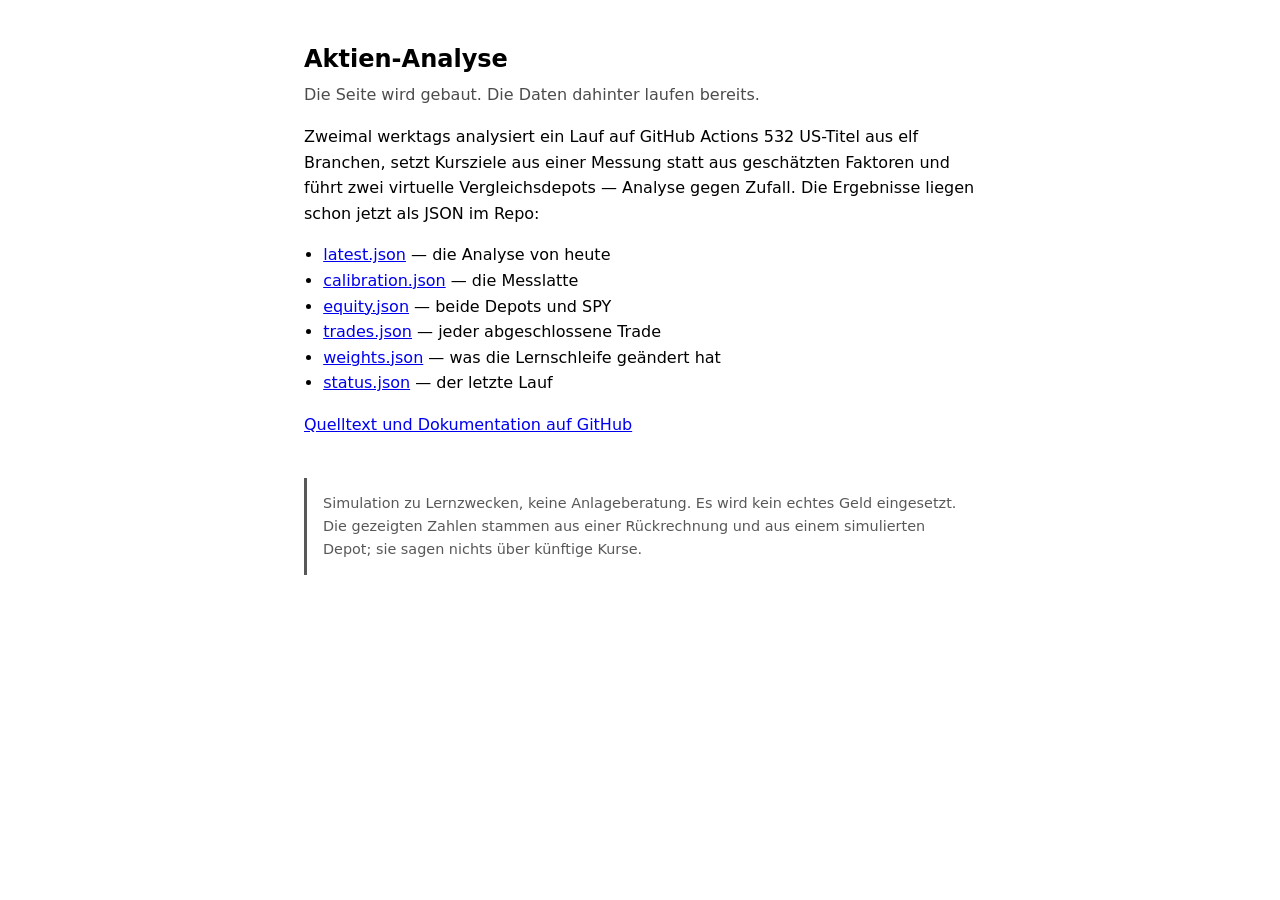
==== docs/index.html @ 71530b8d "Platzhalterseite, damit der Link in der Morgenmeldung nicht ins Leere zeigt Bewusst schlicht und ohn" ====
<!doctype html>
<!--
  Platzhalter, bewusst schlicht. Die eigentliche Seite entsteht in Etappe 7
  und ersetzt diese Datei vollstaendig. Sie existiert nur, damit der Link in
  der Morgenmeldung nicht ins Leere zeigt, solange gebaut wird.
-->
<html lang="de-CH">
<head>
<meta charset="utf-8">
<meta name="viewport" content="width=device-width, initial-scale=1">
<title>Aktien-Analyse</title>
<style>
  :root { color-scheme: light dark; }
  body {
    margin: 0; padding: 2.5rem 1.25rem;
    font: 16px/1.6 system-ui, -apple-system, "Segoe UI", sans-serif;
    max-width: 42rem; margin-inline: auto;
  }
  h1 { font-size: 1.5rem; margin: 0 0 .25rem; }
  p.lead { margin-top: 0; opacity: .7; }
  ul { padding-left: 1.2rem; }
  code { font-size: .9em; }
  .hinweis {
    margin-top: 2.5rem; padding: .9rem 1rem;
    border-left: 3px solid currentColor; opacity: .65; font-size: .9rem;
  }
</style>
</head>
<body>

<h1>Aktien-Analyse</h1>
<p class="lead">Die Seite wird gebaut. Die Daten dahinter laufen bereits.</p>

<p>Zweimal werktags analysiert ein Lauf auf GitHub Actions 532 US-Titel aus
elf Branchen, setzt Kursziele aus einer Messung statt aus geschätzten
Faktoren und führt zwei virtuelle Vergleichsdepots — Analyse gegen Zufall.
Die Ergebnisse liegen schon jetzt als JSON im Repo:</p>

<ul>
  <li><a href="data/latest.json">latest.json</a> — die Analyse von heute</li>
  <li><a href="data/calibration.json">calibration.json</a> — die Messlatte</li>
  <li><a href="data/equity.json">equity.json</a> — beide Depots und SPY</li>
  <li><a href="data/trades.json">trades.json</a> — jeder abgeschlossene Trade</li>
  <li><a href="data/weights.json">weights.json</a> — was die Lernschleife geändert hat</li>
  <li><a href="data/status.json">status.json</a> — der letzte Lauf</li>
</ul>

<p><a href="https://github.com/Fabian-hgr/aktien-analyse">Quelltext und
Dokumentation auf GitHub</a></p>

<p class="hinweis">
  Simulation zu Lernzwecken, keine Anlageberatung. Es wird kein echtes Geld
  eingesetzt. Die gezeigten Zahlen stammen aus einer Rückrechnung und aus
  einem simulierten Depot; sie sagen nichts über künftige Kurse.
</p>

</body>
</html>
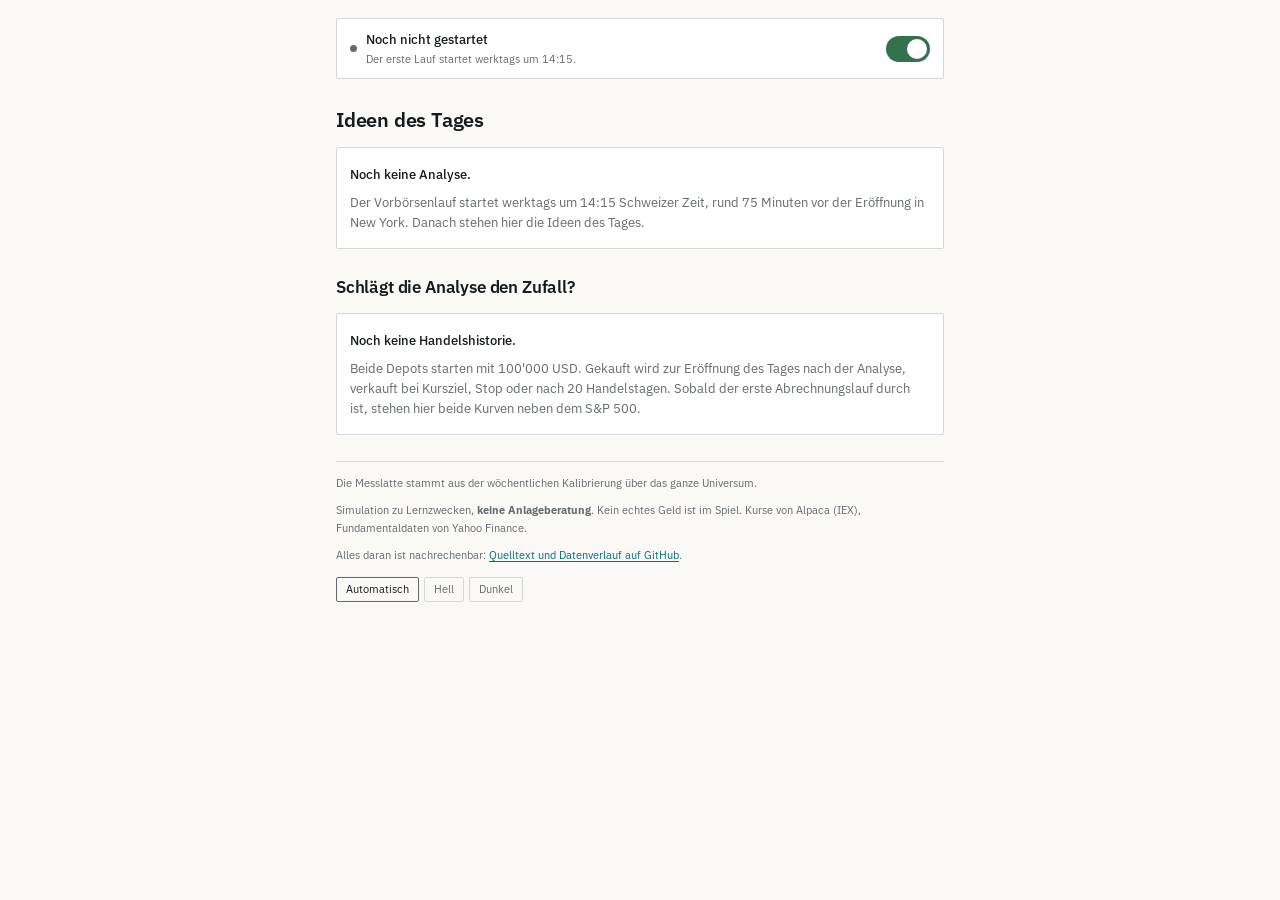
==== commit 09be507a: "Die Seite: Ideen mit Herleitung, Depotvergleich, Aus-Schalter Statische PWA unter docs/ in der Richt" ====
--- a/docs/index.html
+++ b/docs/index.html
@@ -1,58 +1,83 @@
 <!doctype html>
-<!--
-  Platzhalter, bewusst schlicht. Die eigentliche Seite entsteht in Etappe 7
-  und ersetzt diese Datei vollstaendig. Sie existiert nur, damit der Link in
-  der Morgenmeldung nicht ins Leere zeigt, solange gebaut wird.
--->
-<html lang="de-CH">
+<html lang="de-CH" data-thema="auto">
 <head>
 <meta charset="utf-8">
-<meta name="viewport" content="width=device-width, initial-scale=1">
+<meta name="viewport" content="width=device-width, initial-scale=1, viewport-fit=cover">
 <title>Aktien-Analyse</title>
-<style>
-  :root { color-scheme: light dark; }
-  body {
-    margin: 0; padding: 2.5rem 1.25rem;
-    font: 16px/1.6 system-ui, -apple-system, "Segoe UI", sans-serif;
-    max-width: 42rem; margin-inline: auto;
-  }
-  h1 { font-size: 1.5rem; margin: 0 0 .25rem; }
-  p.lead { margin-top: 0; opacity: .7; }
-  ul { padding-left: 1.2rem; }
-  code { font-size: .9em; }
-  .hinweis {
-    margin-top: 2.5rem; padding: .9rem 1rem;
-    border-left: 3px solid currentColor; opacity: .65; font-size: .9rem;
-  }
-</style>
+<meta name="description" content="Taegliche Analyse des US-Aktienmarkts mit nachgerechneten Kurszielen und zwei Vergleichsdepots. Simulation zu Lernzwecken.">
+<meta name="theme-color" content="#faf9f6" media="(prefers-color-scheme: light)">
+<meta name="theme-color" content="#0d1013" media="(prefers-color-scheme: dark)">
+<meta name="color-scheme" content="light dark">
+<link rel="manifest" href="manifest.json">
+<link rel="icon" href="icon.svg" type="image/svg+xml">
+<link rel="apple-touch-icon" href="icon-192.png">
+<link rel="preconnect" href="https://fonts.googleapis.com">
+<link rel="preconnect" href="https://fonts.gstatic.com" crossorigin>
+<link rel="stylesheet" href="https://fonts.googleapis.com/css2?family=IBM+Plex+Mono:wght@400;500;600&family=IBM+Plex+Sans:wght@400;500;600&display=swap">
+<link rel="stylesheet" href="style.css">
 </head>
 <body>
+<main>
 
-<h1>Aktien-Analyse</h1>
-<p class="lead">Die Seite wird gebaut. Die Daten dahinter laufen bereits.</p>
+  <!-- Kopf: Zustand des Systems und der Aus-Schalter -->
+  <section class="karte" id="kopf" aria-label="Systemzustand">
+    <div class="kopf">
+      <div class="kopf-links">
+        <span class="punkt" id="punkt" data-zustand="unbekannt"></span>
+        <span class="kopf-text">
+          <strong id="zustand-text">Zustand wird geladen</strong>
+          <span id="lauf-text">&nbsp;</span>
+        </span>
+      </div>
+      <button class="schalter" id="schalter" role="switch" aria-checked="true"
+              aria-label="System pausieren oder fortsetzen" hidden></button>
+    </div>
+    <div class="rueckfrage" id="rueckfrage" hidden>
+      <p id="rueckfrage-text"></p>
+      <span class="rueckfrage-knoepfe">
+        <button class="knopf" id="abbrechen">Abbrechen</button>
+        <button class="knopf stark" id="bestaetigen">Pausieren</button>
+      </span>
+    </div>
+    <p class="hinweis" id="kopf-hinweis" hidden></p>
+  </section>
 
-<p>Zweimal werktags analysiert ein Lauf auf GitHub Actions 532 US-Titel aus
-elf Branchen, setzt Kursziele aus einer Messung statt aus geschätzten
-Faktoren und führt zwei virtuelle Vergleichsdepots — Analyse gegen Zufall.
-Die Ergebnisse liegen schon jetzt als JSON im Repo:</p>
+  <!-- Ideen des Tages -->
+  <section class="abschnitt" aria-labelledby="ideen-titel">
+    <div class="abschnitt-kopf">
+      <h1 id="ideen-titel">Ideen des Tages</h1>
+      <span class="zahl" id="ideen-anzahl"></span>
+    </div>
+    <div class="messwerte" id="messwerte" hidden></div>
+    <div id="ideen"></div>
+  </section>
 
-<ul>
-  <li><a href="data/latest.json">latest.json</a> — die Analyse von heute</li>
-  <li><a href="data/calibration.json">calibration.json</a> — die Messlatte</li>
-  <li><a href="data/equity.json">equity.json</a> — beide Depots und SPY</li>
-  <li><a href="data/trades.json">trades.json</a> — jeder abgeschlossene Trade</li>
-  <li><a href="data/weights.json">weights.json</a> — was die Lernschleife geändert hat</li>
-  <li><a href="data/status.json">status.json</a> — der letzte Lauf</li>
-</ul>
+  <!-- Depotvergleich -->
+  <section class="abschnitt" aria-labelledby="depots-titel">
+    <div class="abschnitt-kopf">
+      <h2 id="depots-titel">Schlägt die Analyse den Zufall?</h2>
+    </div>
+    <div id="depots"></div>
+  </section>
 
-<p><a href="https://github.com/Fabian-hgr/aktien-analyse">Quelltext und
-Dokumentation auf GitHub</a></p>
+  <footer class="fuss">
+    <p id="kalibrierung"></p>
+    <p>
+      Simulation zu Lernzwecken, <strong>keine Anlageberatung</strong>. Kein echtes Geld
+      ist im Spiel. Kurse von Alpaca (IEX), Fundamentaldaten von Yahoo Finance.
+    </p>
+    <p>
+      Alles daran ist nachrechenbar:
+      <a href="https://github.com/Fabian-hgr/aktien-analyse">Quelltext und Datenverlauf auf GitHub</a>.
+    </p>
+    <div class="thema-wahl" role="group" aria-label="Darstellung">
+      <button data-thema-wahl="auto" aria-pressed="true">Automatisch</button>
+      <button data-thema-wahl="hell" aria-pressed="false">Hell</button>
+      <button data-thema-wahl="dunkel" aria-pressed="false">Dunkel</button>
+    </div>
+  </footer>
 
-<p class="hinweis">
-  Simulation zu Lernzwecken, keine Anlageberatung. Es wird kein echtes Geld
-  eingesetzt. Die gezeigten Zahlen stammen aus einer Rückrechnung und aus
-  einem simulierten Depot; sie sagen nichts über künftige Kurse.
-</p>
-
+</main>
+<script src="app.js"></script>
 </body>
 </html>
--- a/docs/style.css
+++ b/docs/style.css
@@ -0,0 +1,319 @@
+/* Aktien-Analyse — Richtung "Messblatt".
+   Ein Messblatt zeigt Zahlen, keine Effekte: viel Weissraum, duenne Linien,
+   Tabellenziffern, Farbe nur dort wo sie etwas bedeutet (aufwaerts, abwaerts,
+   Verweis). Dieselben Tokens wie die Entwuerfe unter design/. */
+
+:root {
+  --papier: oklch(0.982 0.004 85);
+  --flaeche: oklch(1 0 0);
+  --tinte: oklch(0.22 0.012 250);
+  --tinte-leise: oklch(0.52 0.012 250);
+  --linie: oklch(0.88 0.006 250);
+  --linie-fein: oklch(0.93 0.005 250);
+  --akzent: oklch(0.50 0.09 205);
+  --auf: oklch(0.50 0.09 155);
+  --ab: oklch(0.52 0.11 25);
+  --zeit: oklch(0.70 0.02 250);
+
+  --breite: 640px;
+  --schrift: "IBM Plex Sans", system-ui, -apple-system, "Segoe UI", sans-serif;
+  --mono: "IBM Plex Mono", ui-monospace, "Cascadia Mono", Consolas, monospace;
+
+  color-scheme: light;
+}
+
+/* Ohne ausdrueckliche Wahl entscheidet das Geraet. */
+@media (prefers-color-scheme: dark) {
+  :root:not([data-thema="hell"]) {
+    color-scheme: dark;
+    --papier: oklch(0.17 0.008 250);
+    --flaeche: oklch(0.21 0.009 250);
+    --tinte: oklch(0.93 0.004 85);
+    --tinte-leise: oklch(0.68 0.008 250);
+    --linie: oklch(0.32 0.010 250);
+    --linie-fein: oklch(0.26 0.009 250);
+    --akzent: oklch(0.72 0.09 205);
+    --auf: oklch(0.74 0.11 155);
+    --ab: oklch(0.70 0.13 25);
+    --zeit: oklch(0.48 0.02 250);
+  }
+}
+
+:root[data-thema="dunkel"] {
+  color-scheme: dark;
+  --papier: oklch(0.17 0.008 250);
+  --flaeche: oklch(0.21 0.009 250);
+  --tinte: oklch(0.93 0.004 85);
+  --tinte-leise: oklch(0.68 0.008 250);
+  --linie: oklch(0.32 0.010 250);
+  --linie-fein: oklch(0.26 0.009 250);
+  --akzent: oklch(0.72 0.09 205);
+  --auf: oklch(0.74 0.11 155);
+  --ab: oklch(0.70 0.13 25);
+  --zeit: oklch(0.48 0.02 250);
+}
+
+* { box-sizing: border-box; }
+
+/* Muss vor den Layoutregeln stehen: mehrere Bausteine hier sind
+   display:flex, und das schlaegt das eingebaute display:none von [hidden]. */
+[hidden] { display: none !important; }
+
+body {
+  margin: 0;
+  background: var(--papier);
+  color: var(--tinte);
+  font-family: var(--schrift);
+  font-size: 14px;
+  line-height: 1.5;
+  -webkit-text-size-adjust: 100%;
+  overflow-wrap: break-word;
+}
+
+main {
+  max-width: var(--breite);
+  margin: 0 auto;
+  padding: 18px 16px calc(28px + env(safe-area-inset-bottom));
+}
+
+a { color: var(--akzent); text-underline-offset: 2px; }
+a:hover { filter: brightness(0.85); }
+
+h1 { font-size: 20px; font-weight: 600; letter-spacing: -0.01em; margin: 0; }
+h2 { font-size: 17px; font-weight: 600; letter-spacing: -0.01em; margin: 0; }
+h3 { font-size: 13px; font-weight: 600; margin: 0; }
+
+.zahl { font-family: var(--mono); font-variant-numeric: tabular-nums; }
+
+.marke {
+  font-size: 10px; letter-spacing: 0.10em; text-transform: uppercase;
+  color: var(--tinte-leise); font-weight: 500;
+}
+
+.karte {
+  background: var(--flaeche);
+  border: 1px solid var(--linie);
+  border-radius: 2px;
+}
+
+.leise { color: var(--tinte-leise); }
+.auf { color: var(--auf); }
+.ab { color: var(--ab); }
+
+/* ── Kopf ──────────────────────────────────────────────────────────────── */
+
+.kopf {
+  padding: 11px 13px;
+  display: flex; align-items: center; justify-content: space-between; gap: 12px;
+}
+.kopf-links { display: flex; align-items: center; gap: 9px; min-width: 0; }
+.kopf-text { display: flex; flex-direction: column; gap: 1px; min-width: 0; }
+.kopf-text strong { font-size: 13px; font-weight: 500; }
+.kopf-text span { font-size: 11px; color: var(--tinte-leise); }
+
+.punkt {
+  width: 7px; height: 7px; border-radius: 50%;
+  background: var(--auf); flex-shrink: 0;
+}
+.punkt[data-zustand="pausiert"] { background: var(--ab); }
+.punkt[data-zustand="unbekannt"] { background: var(--tinte-leise); }
+
+.schalter {
+  width: 44px; height: 26px; border-radius: 13px;
+  background: var(--auf); border: none; padding: 0;
+  position: relative; flex-shrink: 0; cursor: pointer;
+  transition: background 140ms ease;
+  -webkit-tap-highlight-color: transparent;
+}
+.schalter::after {
+  content: ""; position: absolute; top: 3px; right: 3px;
+  width: 20px; height: 20px; border-radius: 50%;
+  background: var(--flaeche);
+  transition: transform 140ms ease;
+}
+.schalter[aria-checked="false"] { background: var(--linie); }
+.schalter[aria-checked="false"]::after { transform: translateX(-18px); }
+.schalter:focus-visible { outline: 2px solid var(--akzent); outline-offset: 2px; }
+
+.rueckfrage {
+  border-top: 1px solid var(--linie-fein);
+  padding: 10px 13px;
+  display: flex; align-items: center; justify-content: space-between;
+  gap: 10px; flex-wrap: wrap;
+}
+.rueckfrage p { margin: 0; font-size: 12px; }
+.rueckfrage-knoepfe { display: flex; gap: 7px; }
+
+button.knopf {
+  font: inherit; font-size: 12px;
+  padding: 5px 11px; border-radius: 2px; cursor: pointer;
+  border: 1px solid var(--linie);
+  background: var(--flaeche); color: var(--tinte);
+}
+button.knopf.stark { border-color: var(--ab); color: var(--ab); }
+button.knopf:hover { border-color: var(--tinte-leise); }
+button.knopf:focus-visible { outline: 2px solid var(--akzent); outline-offset: 2px; }
+
+.hinweis {
+  border-top: 1px solid var(--linie-fein);
+  padding: 9px 13px; font-size: 11.5px; color: var(--tinte-leise);
+}
+
+/* ── Abschnitte ────────────────────────────────────────────────────────── */
+
+.abschnitt { margin-top: 26px; }
+.abschnitt-kopf { display: flex; align-items: baseline; gap: 9px; flex-wrap: wrap; }
+.abschnitt-kopf .zahl { color: var(--tinte-leise); font-size: 13px; }
+
+.messwerte {
+  display: flex; gap: 16px; flex-wrap: wrap;
+  margin-top: 11px; padding-bottom: 13px;
+  border-bottom: 1px solid var(--linie);
+}
+.messwert { display: flex; flex-direction: column; gap: 2px; }
+.messwert .zahl { font-size: 13px; }
+
+/* ── Ideenkarte ────────────────────────────────────────────────────────── */
+
+.idee { margin-top: 9px; padding: 12px 13px 13px; }
+
+.idee-kopf { display: flex; justify-content: space-between; align-items: flex-start; gap: 10px; }
+.idee-titel { display: flex; flex-direction: column; gap: 1px; min-width: 0; }
+.idee-titel .symbol { font-size: 16px; font-weight: 600; }
+.idee-titel .name {
+  font-size: 11.5px; color: var(--tinte-leise);
+  overflow: hidden; text-overflow: ellipsis; white-space: nowrap;
+}
+.idee-rechts { display: flex; flex-direction: column; align-items: flex-end; gap: 1px; flex-shrink: 0; }
+.idee-rechts .upside { font-size: 16px; font-weight: 600; }
+
+.marken {
+  display: grid; grid-template-columns: repeat(3, minmax(0, 1fr));
+  gap: 8px; margin-top: 11px;
+}
+.marken > div { display: flex; flex-direction: column; gap: 1px; }
+.marken .zahl { font-size: 13px; }
+
+.ausgang-zeile {
+  display: flex; align-items: baseline; justify-content: space-between;
+  gap: 10px; margin-top: 11px;
+}
+.ausgang-zeile .zahl { font-size: 12px; }
+
+.balken {
+  height: 4px; border-radius: 2px; overflow: hidden;
+  margin-top: 5px; display: flex; background: var(--linie-fein);
+}
+.balken > i { display: block; height: 100%; }
+.balken > i.b-ziel { background: var(--auf); }
+.balken > i.b-stop { background: var(--ab); }
+.balken > i.b-zeit { background: var(--zeit); }
+
+.legende {
+  display: flex; gap: 6px 12px; flex-wrap: wrap;
+  margin-top: 6px; font-size: 10.5px; color: var(--tinte-leise);
+}
+.legende span { display: inline-flex; align-items: center; gap: 4px; }
+.legende .zahl { font-size: 10.5px; color: var(--tinte); }
+.legende i { width: 7px; height: 7px; border-radius: 1px; display: inline-block; }
+
+.these {
+  margin: 11px 0 0; font-size: 12.5px; line-height: 1.55;
+  padding-left: 9px; border-left: 2px solid var(--linie);
+}
+
+/* Aufklappbare Herleitung */
+details.herleitung { margin-top: 11px; padding-top: 9px; border-top: 1px solid var(--linie-fein); }
+details.herleitung > summary {
+  font-size: 11.5px; color: var(--akzent); cursor: pointer;
+  list-style: none; display: inline-flex; align-items: center; gap: 5px;
+}
+details.herleitung > summary::-webkit-details-marker { display: none; }
+details.herleitung > summary::after { content: "\203A"; transition: transform 120ms ease; }
+details.herleitung[open] > summary::after { transform: rotate(90deg); }
+details.herleitung > summary:focus-visible { outline: 2px solid var(--akzent); outline-offset: 3px; }
+
+.block { margin-top: 13px; }
+.block > h3 { margin-bottom: 5px; }
+.schritt {
+  font-family: var(--mono); font-size: 11px; line-height: 1.7;
+  color: var(--tinte-leise); white-space: pre-line;
+}
+.notiz { font-size: 11px; color: var(--tinte-leise); font-style: italic; margin: 3px 0 0; }
+
+.methode { margin-top: 10px; padding-top: 9px; border-top: 1px dashed var(--linie-fein); }
+.methode:first-of-type { border-top: none; padding-top: 0; margin-top: 6px; }
+.methode-kopf { display: flex; justify-content: space-between; align-items: baseline; gap: 8px; }
+.methode-kopf .titel { font-size: 12px; font-weight: 500; }
+.methode-kopf .zahl { font-size: 12px; }
+
+.komponente { margin-top: 7px; }
+.komponente-kopf {
+  display: flex; justify-content: space-between; align-items: baseline; gap: 8px;
+  font-size: 11.5px;
+}
+.komponente .schiene {
+  height: 3px; background: var(--linie-fein); border-radius: 2px;
+  margin-top: 3px; overflow: hidden;
+}
+.komponente .schiene > i { display: block; height: 100%; background: var(--akzent); }
+.komponente ul, ul.punktliste {
+  margin: 4px 0 0; padding-left: 15px;
+  font-size: 11px; color: var(--tinte-leise);
+}
+.komponente li, ul.punktliste li { line-height: 1.55; }
+ul.punktliste { font-size: 12px; }
+
+.paare { display: grid; grid-template-columns: repeat(auto-fill, minmax(118px, 1fr)); gap: 7px 12px; margin-top: 6px; }
+.paar { display: flex; flex-direction: column; gap: 1px; }
+.paar .zahl { font-size: 12px; }
+
+/* ── Depotvergleich ────────────────────────────────────────────────────── */
+
+.diagramm { margin-top: 12px; padding: 12px 13px 9px; }
+.diagramm svg { display: block; width: 100%; height: auto; }
+.kurven-legende { display: flex; gap: 14px; flex-wrap: wrap; margin-top: 8px; font-size: 11.5px; }
+.kurven-legende span { display: inline-flex; align-items: center; gap: 5px; }
+.kurven-legende i { width: 12px; height: 2px; display: inline-block; border-radius: 1px; }
+
+.tabelle-huelle { margin-top: 12px; overflow-x: auto; }
+table { border-collapse: collapse; width: 100%; font-size: 12.5px; }
+th, td { padding: 7px 9px; text-align: right; border-bottom: 1px solid var(--linie-fein); white-space: nowrap; }
+th:first-child, td:first-child { text-align: left; }
+thead th {
+  font-size: 10px; letter-spacing: 0.10em; text-transform: uppercase;
+  color: var(--tinte-leise); font-weight: 500;
+}
+tbody tr:last-child td { border-bottom: none; }
+td.zahl { font-family: var(--mono); font-variant-numeric: tabular-nums; }
+
+/* ── Zustaende und Fusszeile ───────────────────────────────────────────── */
+
+.leer {
+  margin-top: 12px; padding: 16px 13px;
+  font-size: 12.5px; color: var(--tinte-leise); line-height: 1.6;
+}
+.leer strong { color: var(--tinte); font-weight: 500; }
+.leer p { margin: 0 0 8px; }
+.leer p:last-child { margin-bottom: 0; }
+
+.fuss { margin-top: 26px; padding-top: 12px; border-top: 1px solid var(--linie); }
+.fuss p { margin: 0 0 9px; font-size: 11px; line-height: 1.65; color: var(--tinte-leise); }
+.fuss p:last-of-type { margin-bottom: 0; }
+
+.thema-wahl { display: flex; gap: 5px; margin-top: 13px; }
+.thema-wahl button {
+  font: inherit; font-size: 11px; padding: 3px 9px; cursor: pointer;
+  border: 1px solid var(--linie); background: transparent;
+  color: var(--tinte-leise); border-radius: 2px;
+}
+.thema-wahl button[aria-pressed="true"] { color: var(--tinte); border-color: var(--tinte-leise); }
+
+@media (max-width: 380px) {
+  .messwerte { gap: 12px; }
+  .marken { gap: 6px; }
+}
+
+@media (prefers-reduced-motion: reduce) {
+  * { transition: none !important; }
+}
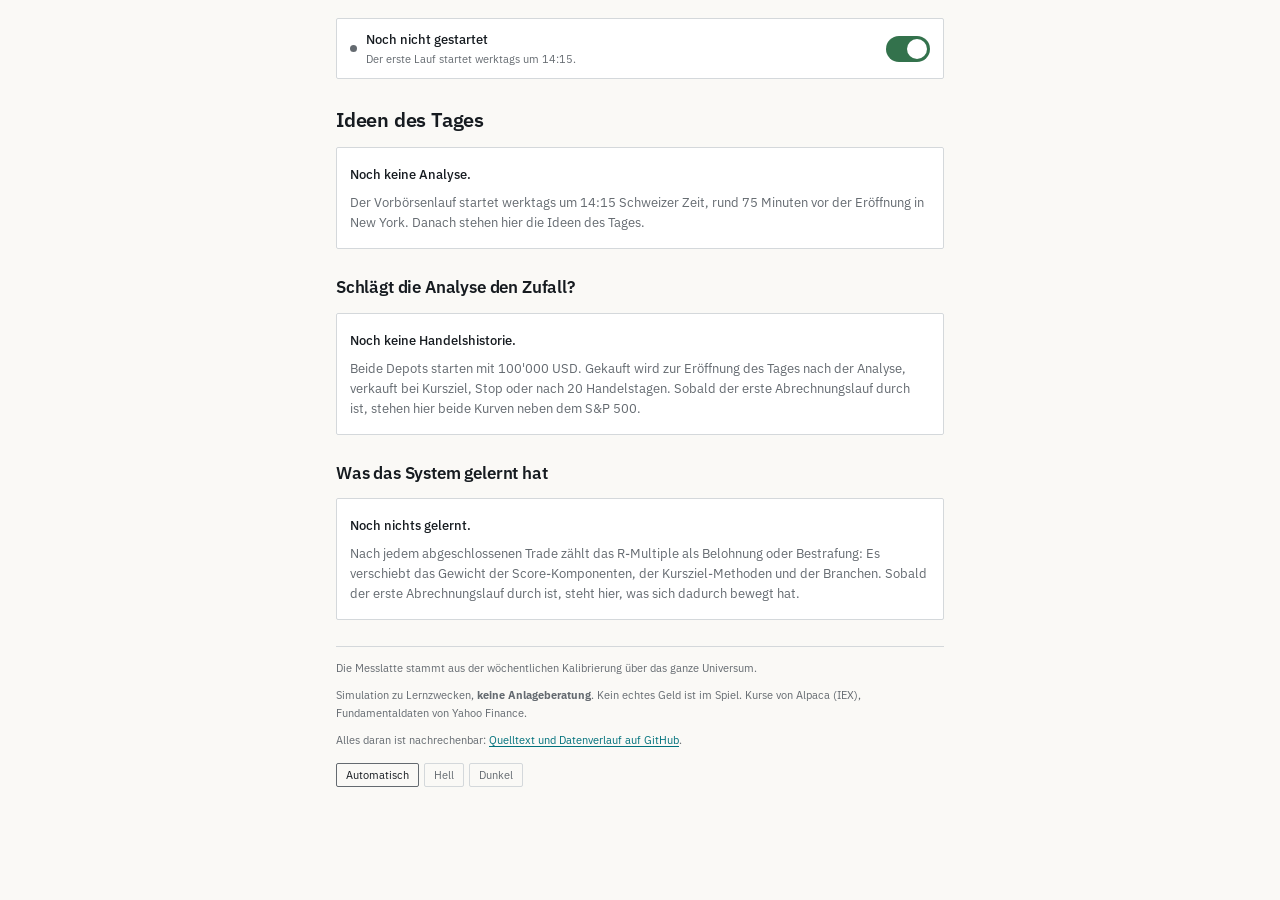
==== commit 9c8304cf: "Lernkurve: Gewichtsverlauf, Multiplikatoren, Protokoll jedes Schritts Die Seite zeigt jetzt, was Bel" ====
--- a/docs/index.html
+++ b/docs/index.html
@@ -40,6 +40,7 @@
       </span>
     </div>
     <p class="hinweis" id="kopf-hinweis" hidden></p>
+    <p class="hinweis warnung" id="modell-hinweis" hidden></p>
   </section>
 
   <!-- Ideen des Tages -->
@@ -60,6 +61,15 @@
     <div id="depots"></div>
   </section>
 
+  <!-- Lernkurve: was Belohnung und Bestrafung bewirkt haben -->
+  <section class="abschnitt" aria-labelledby="lernen-titel">
+    <div class="abschnitt-kopf">
+      <h2 id="lernen-titel">Was das System gelernt hat</h2>
+      <span class="zahl" id="lernen-anzahl"></span>
+    </div>
+    <div id="lernen"></div>
+  </section>
+
   <footer class="fuss">
     <p id="kalibrierung"></p>
     <p>
@@ -70,6 +80,10 @@
       Alles daran ist nachrechenbar:
       <a href="https://github.com/Fabian-hgr/aktien-analyse">Quelltext und Datenverlauf auf GitHub</a>.
     </p>
+    <div class="installieren" id="installieren" hidden>
+      <p id="installieren-text"></p>
+      <button class="knopf" id="installieren-knopf" hidden>Als App installieren</button>
+    </div>
     <div class="thema-wahl" role="group" aria-label="Darstellung">
       <button data-thema-wahl="auto" aria-pressed="true">Automatisch</button>
       <button data-thema-wahl="hell" aria-pressed="false">Hell</button>
--- a/docs/style.css
+++ b/docs/style.css
@@ -159,6 +159,8 @@
   padding: 9px 13px; font-size: 11.5px; color: var(--tinte-leise);
 }
 
+.hinweis.warnung { color: var(--ab); }
+
 /* ── Abschnitte ────────────────────────────────────────────────────────── */
 
 .abschnitt { margin-top: 26px; }
@@ -287,6 +289,44 @@
 tbody tr:last-child td { border-bottom: none; }
 td.zahl { font-family: var(--mono); font-variant-numeric: tabular-nums; }
 
+/* ── Lernkurve ─────────────────────────────────────────────────────────── */
+
+.lern-karte { margin-top: 12px; padding: 13px; }
+.lern-karte > h3 { margin-bottom: 4px; }
+.lern-satz { margin: 0 0 8px; font-size: 12.5px; line-height: 1.6; }
+.lern-satz:last-child { margin-bottom: 0; }
+.lern-satz strong { font-weight: 500; }
+.lern-karte .notiz { font-style: normal; margin-bottom: 10px; }
+.lern-karte .block:first-child { margin-top: 0; }
+
+.fortschritt {
+  height: 4px; border-radius: 2px; overflow: hidden;
+  background: var(--linie-fein); margin: 0 0 10px;
+}
+.fortschritt > i { display: block; height: 100%; background: var(--akzent); }
+
+/* Zwei Spalten, sobald Platz ist — auf dem Handy eine. */
+.gewichte {
+  display: grid; gap: 11px 18px;
+  grid-template-columns: repeat(auto-fit, minmax(190px, 1fr));
+}
+.gewicht-kopf {
+  display: flex; justify-content: space-between; align-items: baseline;
+  gap: 8px; font-size: 11.5px;
+}
+.gewicht-kopf .name { min-width: 0; overflow: hidden; text-overflow: ellipsis; white-space: nowrap; }
+.gewicht-kopf .zahl { font-size: 11.5px; flex-shrink: 0; }
+.gewicht-kopf .zahl > span { font-size: 10.5px; margin-left: 3px; }
+
+svg.verlauf { display: block; width: 100%; height: 26px; margin-top: 4px; }
+
+details.protokoll { margin-top: 0; padding-top: 0; border-top: none; }
+.lern-eintrag { margin-top: 12px; padding-top: 9px; border-top: 1px dashed var(--linie-fein); }
+.lern-eintrag:first-of-type { border-top: none; }
+.lern-kopf { display: flex; align-items: baseline; gap: 6px 10px; flex-wrap: wrap; }
+.lern-kopf .zahl { font-size: 12px; font-weight: 500; }
+.lern-eintrag ul.punktliste { font-size: 11px; margin-top: 5px; }
+
 /* ── Zustaende und Fusszeile ───────────────────────────────────────────── */
 
 .leer {
@@ -300,6 +340,13 @@
 .fuss { margin-top: 26px; padding-top: 12px; border-top: 1px solid var(--linie); }
 .fuss p { margin: 0 0 9px; font-size: 11px; line-height: 1.65; color: var(--tinte-leise); }
 .fuss p:last-of-type { margin-bottom: 0; }
+
+.installieren {
+  margin-top: 13px; padding: 10px 12px;
+  border: 1px solid var(--linie); border-radius: 2px;
+}
+.installieren p { margin: 0; font-size: 11px; line-height: 1.6; color: var(--tinte-leise); }
+.installieren button { margin-top: 8px; }
 
 .thema-wahl { display: flex; gap: 5px; margin-top: 13px; }
 .thema-wahl button {
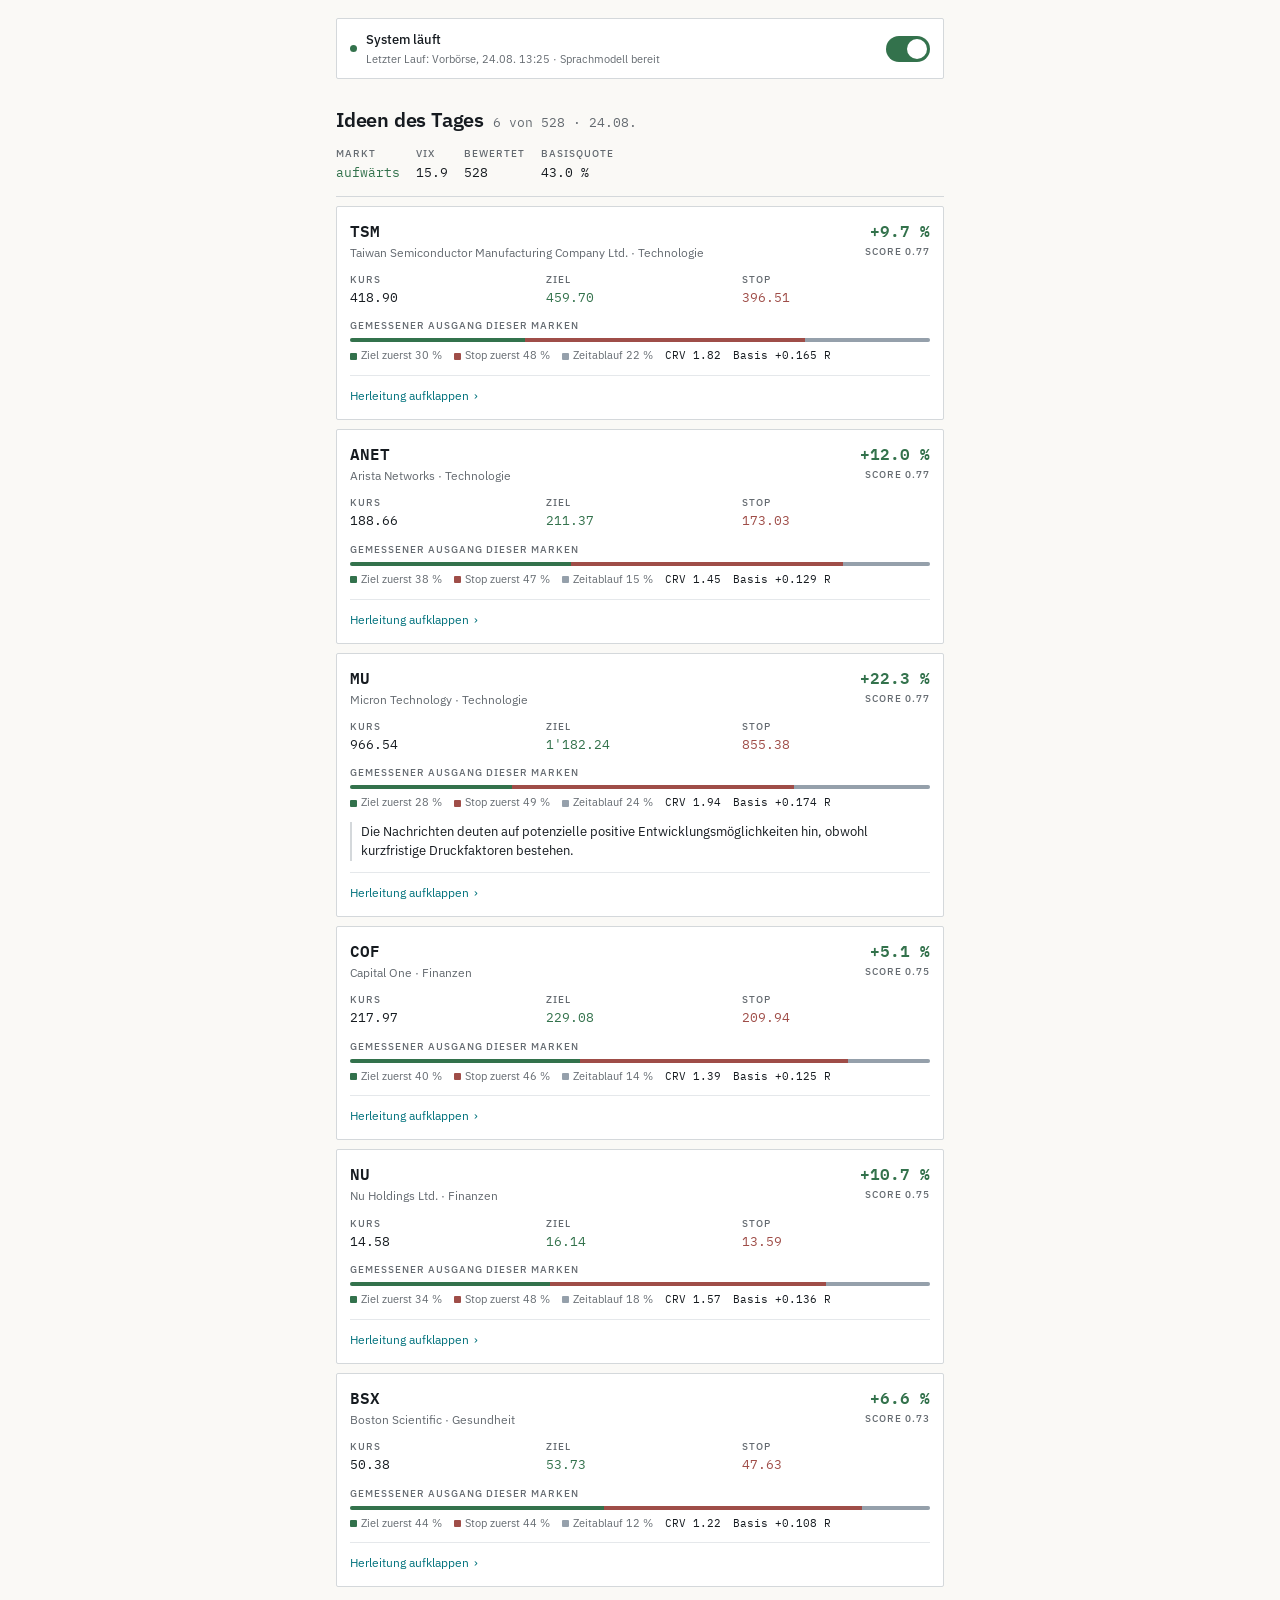
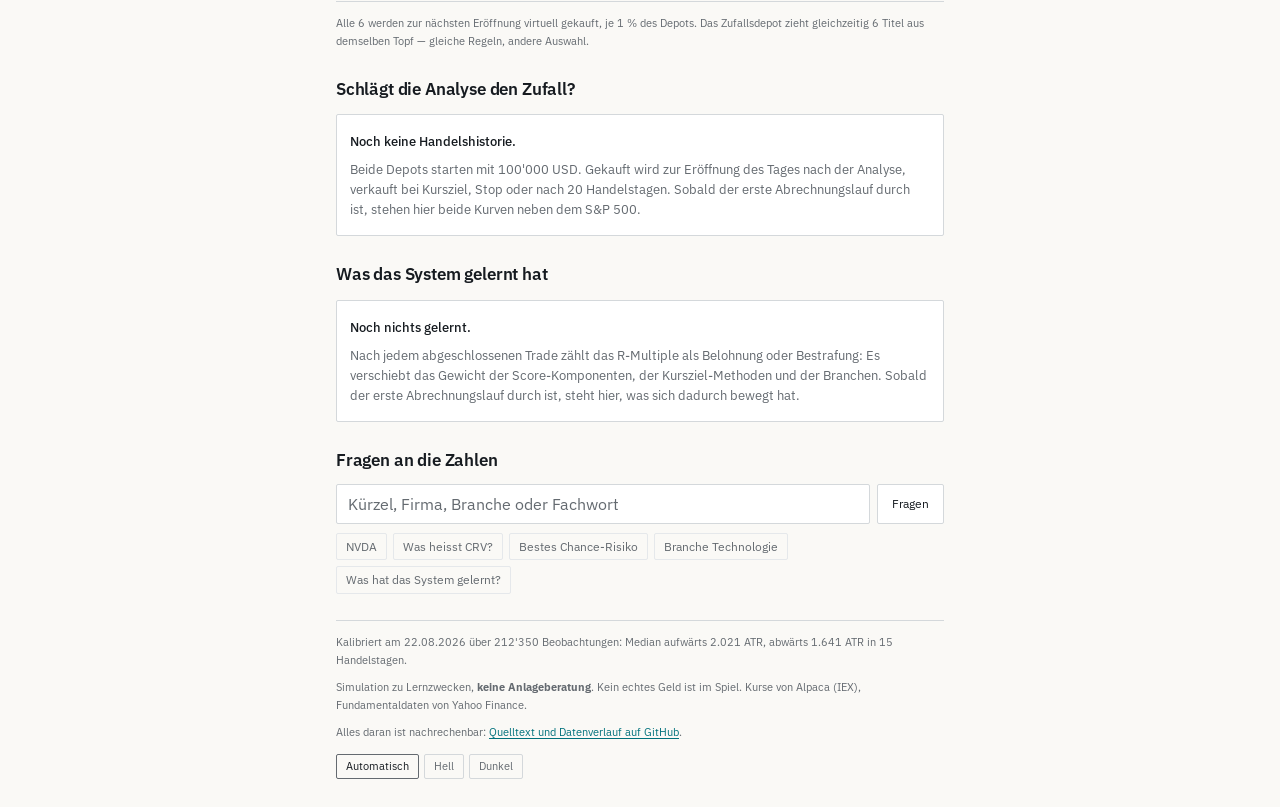
==== commit a7c28f48: "Fragezeile: Antworten aus den Daten der Seite Eine Zeile am Fuss der Seite, in die man tippt, was ma" ====
--- a/docs/index.html
+++ b/docs/index.html
@@ -70,6 +70,29 @@
     <div id="lernen"></div>
   </section>
 
+  <!-- Fragezeile. Antwortet aus genau den Dateien, die oben stehen —
+       siehe den Kommentar ueber der Fragezeile in app.js. -->
+  <section class="abschnitt" aria-labelledby="frage-titel">
+    <div class="abschnitt-kopf">
+      <h2 id="frage-titel">Fragen an die Zahlen</h2>
+    </div>
+    <div class="frage-huelle">
+      <form class="frage-form" id="frage-form" role="search">
+        <input class="frage-feld" id="frage-feld" type="search"
+               autocomplete="off" autocapitalize="off" spellcheck="false"
+               enterkeyhint="search" role="combobox" aria-expanded="false"
+               aria-autocomplete="list" aria-controls="frage-vorschlaege"
+               placeholder="Kürzel, Firma, Branche oder Fachwort"
+               aria-label="Frage zu den Aktien oder den Kennzahlen">
+        <button type="submit" class="knopf" id="frage-knopf">Fragen</button>
+      </form>
+      <div class="vorschlaege" id="frage-vorschlaege" role="listbox"
+           aria-label="Vorschläge" hidden></div>
+    </div>
+    <div class="beispiele" id="frage-beispiele"></div>
+    <div id="frage-antwort" aria-live="polite"></div>
+  </section>
+
   <footer class="fuss">
     <p id="kalibrierung"></p>
     <p>
--- a/docs/style.css
+++ b/docs/style.css
@@ -287,6 +287,8 @@
   color: var(--tinte-leise); font-weight: 500;
 }
 tbody tr:last-child td { border-bottom: none; }
+th.links, td.links { text-align: right; }
+@media (min-width: 380px) { th.links, td.links { text-align: left; } }
 td.zahl { font-family: var(--mono); font-variant-numeric: tabular-nums; }
 
 /* ── Lernkurve ─────────────────────────────────────────────────────────── */
@@ -327,6 +329,79 @@
 .lern-kopf .zahl { font-size: 12px; font-weight: 500; }
 .lern-eintrag ul.punktliste { font-size: 11px; margin-top: 5px; }
 
+/* ── Fragezeile ───────────────────────────────────────────────────────── */
+
+.frage-huelle { position: relative; margin-top: 11px; }
+.frage-form { display: flex; gap: 7px; }
+
+.frage-feld {
+  flex: 1; min-width: 0;
+  font-family: var(--schrift);
+  /* 16px, nicht kleiner: darunter zoomt iOS beim Antippen in das Feld
+     hinein und die halbe Seite ist weg. */
+  font-size: 16px;
+  padding: 9px 11px;
+  color: var(--tinte); background: var(--flaeche);
+  border: 1px solid var(--linie); border-radius: 2px;
+  -webkit-appearance: none; appearance: none;
+}
+.frage-feld::placeholder { color: var(--tinte-leise); }
+.frage-feld::-webkit-search-cancel-button { -webkit-appearance: none; }
+.frage-feld:focus {
+  outline: none; border-color: var(--akzent);
+  box-shadow: 0 0 0 1px var(--akzent);
+}
+.frage-form .knopf { flex-shrink: 0; padding: 0 14px; }
+
+.vorschlaege {
+  position: absolute; z-index: 5; left: 0; right: 0; top: calc(100% + 3px);
+  background: var(--flaeche); border: 1px solid var(--linie);
+  border-radius: 2px; max-height: 262px;
+  overflow-y: auto; overflow-x: hidden;
+  box-shadow: 0 8px 20px oklch(0 0 0 / 0.16);
+}
+.vorschlag {
+  display: flex; align-items: baseline; gap: 8px; width: 100%;
+  font: inherit; font-size: 13px; text-align: left;
+  padding: 8px 11px; border: none; border-bottom: 1px solid var(--linie-fein);
+  background: none; color: var(--tinte); cursor: pointer;
+}
+.vorschlag:last-child { border-bottom: none; }
+.vorschlag:hover, .vorschlag[aria-selected="true"] { background: var(--papier); }
+.vorschlag .kuerzel { flex-shrink: 0; }
+/* Der lange Teil einer Zeile muss schrumpfen duerfen, sonst schiebt ein
+   Eintrag wie "Basisquote und Basiserwartung" die Liste waagrecht auf. */
+.vorschlag .leise, .vorschlag .begriff {
+  flex: 1; min-width: 0;
+  overflow: hidden; text-overflow: ellipsis; white-space: nowrap;
+}
+.vorschlag .leise { color: var(--tinte-leise); }
+.vorschlag .marke { flex-shrink: 0; }
+
+.beispiele { display: flex; flex-wrap: wrap; gap: 6px; margin-top: 9px; }
+.beispiele button {
+  font: inherit; font-size: 11.5px; padding: 4px 9px; cursor: pointer;
+  border: 1px solid var(--linie-fein); border-radius: 2px;
+  background: none; color: var(--tinte-leise);
+}
+.beispiele button:hover { color: var(--tinte); border-color: var(--linie); }
+.beispiele button:focus-visible { outline: 2px solid var(--akzent); outline-offset: 1px; }
+
+.antwort-karte { margin-top: 12px; padding: 13px; }
+.antwort-karte h3 { margin-bottom: 8px; }
+.antwort-karte p { margin: 0 0 9px; font-size: 12.5px; line-height: 1.65; }
+.antwort-karte p:last-child { margin-bottom: 0; }
+.antwort-karte .notiz { font-size: 11px; font-style: normal; }
+.antwort-karte .these { margin: 10px 0; }
+.antwort-karte .tabelle-huelle { margin-bottom: 10px; }
+.antwort-paare { margin: 11px 0 0; }
+.antwort-mehr {
+  display: flex; align-items: center; flex-wrap: wrap; gap: 6px;
+  margin-top: 12px; padding-top: 10px;
+  border-top: 1px solid var(--linie-fein);
+}
+button.knopf.klein { font-size: 11.5px; padding: 3px 8px; }
+
 /* ── Zustaende und Fusszeile ───────────────────────────────────────────── */
 
 .leer {
